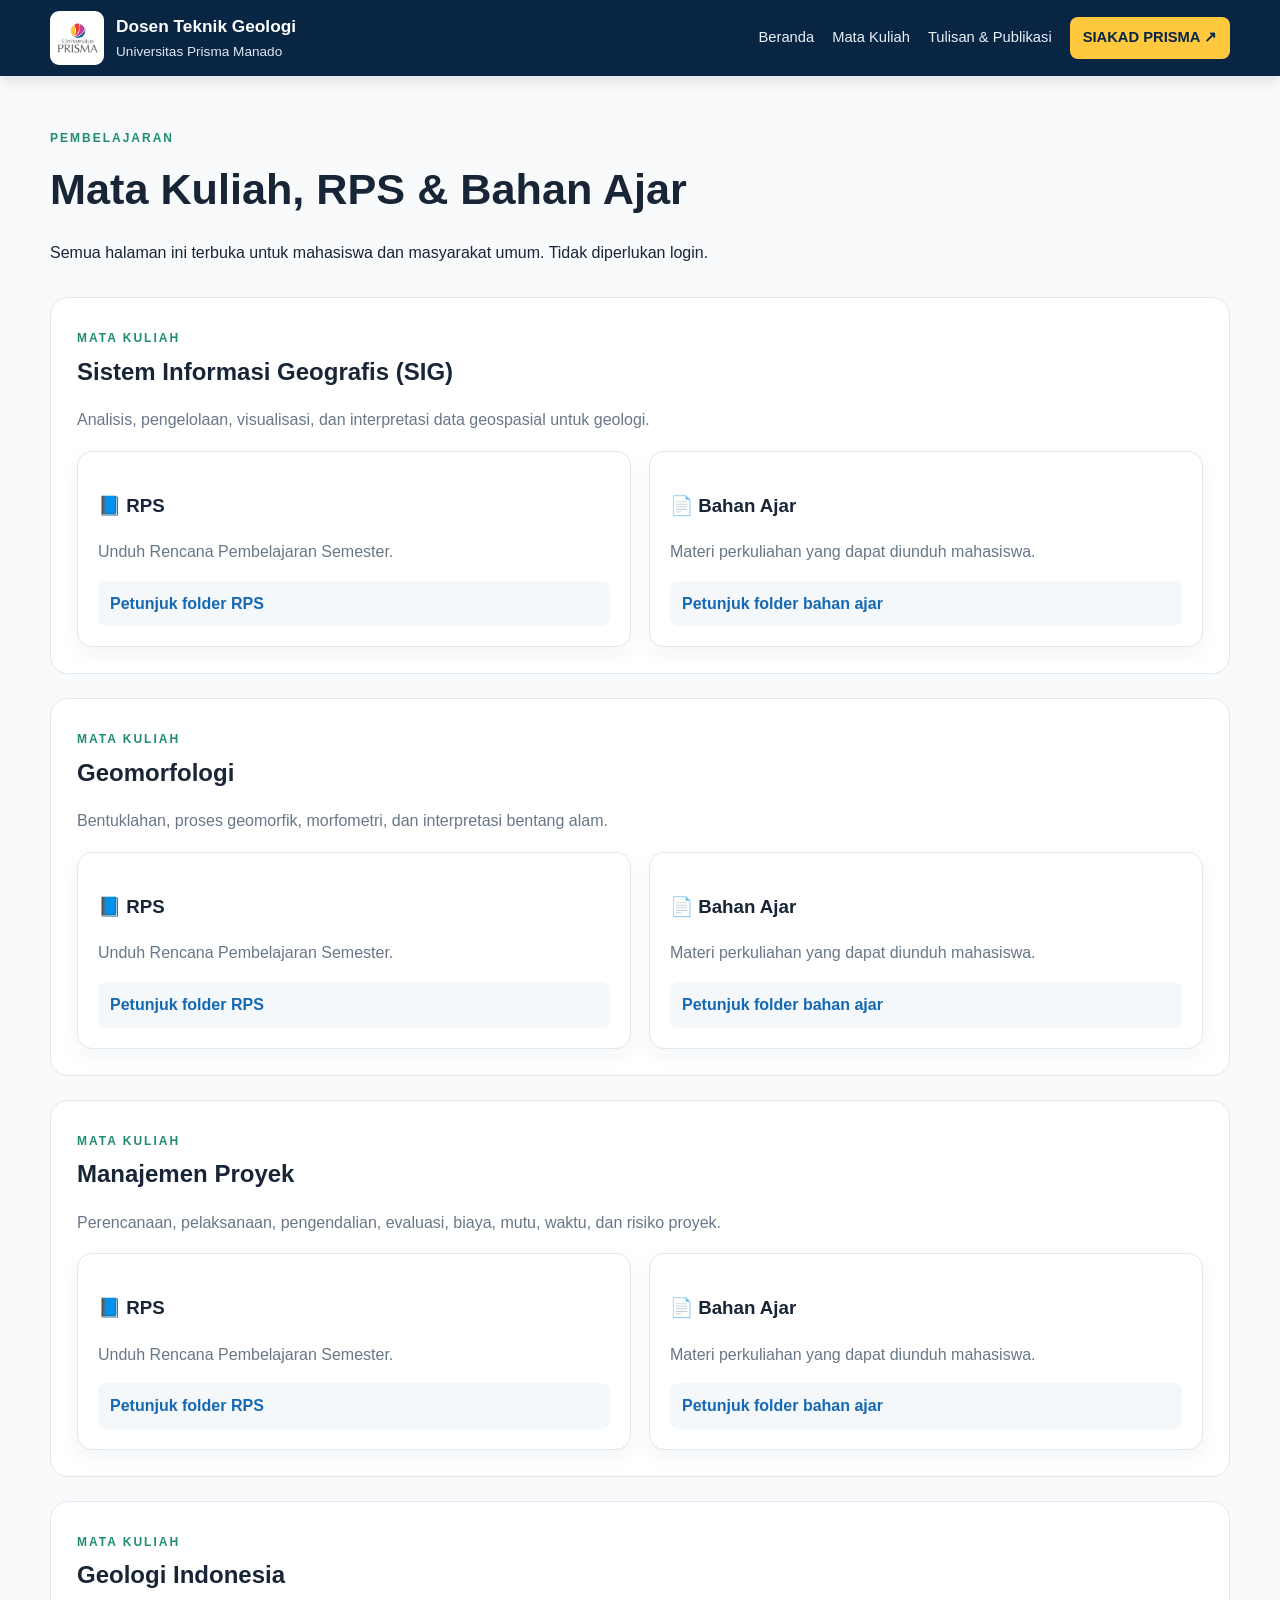
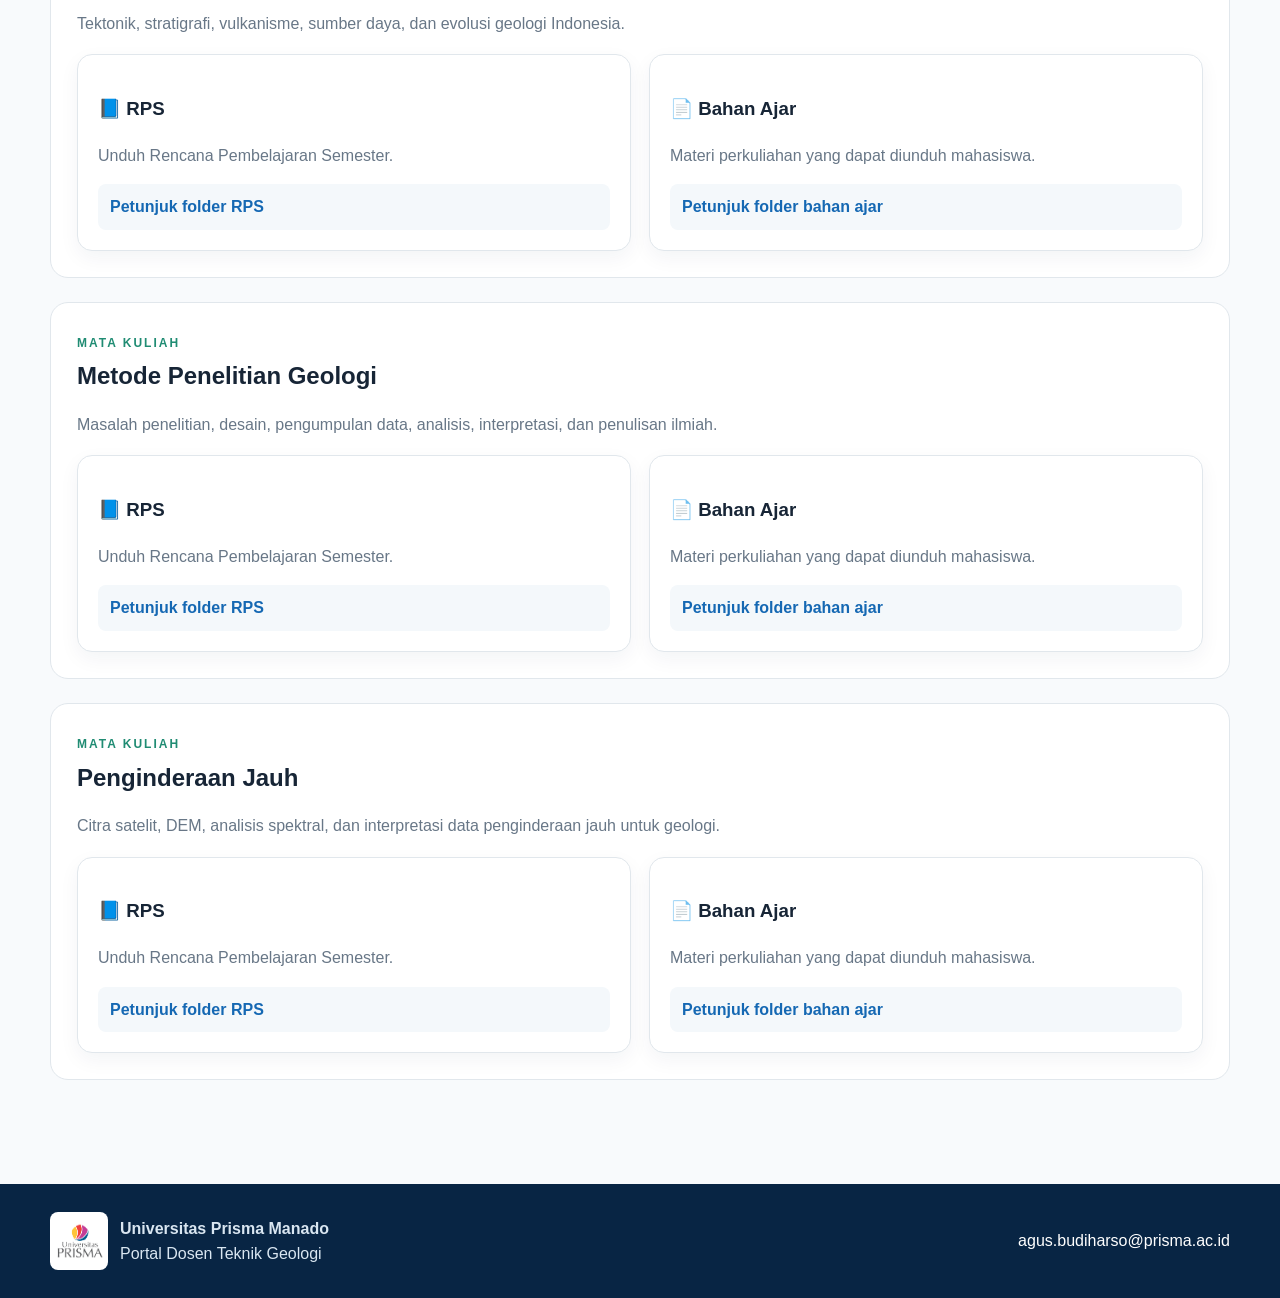
==== docs/mata-kuliah.html @ 4270b86f "Add files via upload" ====
<!doctype html>
<html lang="id">
<head>
  <meta charset="utf-8">
  <meta name="viewport" content="width=device-width,initial-scale=1">
  <title>Mata Kuliah | Portal Dosen Teknik Geologi</title>
  <link rel="stylesheet" href="style.css">
</head>
<body>
<header class="topbar">
  <div class="container nav">
    <a class="brand" href="index.html">
      <img src="assets/logo-prisma.png" alt="Logo Universitas Prisma">
      <div><strong>Dosen Teknik Geologi</strong><span>Universitas Prisma Manado</span></div>
    </a>
    <nav>
      <a href="index.html">Beranda</a>
      <a href="mata-kuliah.html">Mata Kuliah</a>
      <a href="tulisan.html">Tulisan & Publikasi</a>
      <a class="siakad" href="https://siap.prisma.ac.id/" target="_blank" rel="noopener">SIAKAD PRISMA ↗</a>
    </nav>
  </div>
</header>

<main class="page">
<div class="container">
  <div class="page-head">
    <span class="eyebrow">PEMBELAJARAN</span>
    <h1>Mata Kuliah, RPS & Bahan Ajar</h1>
    <p>Semua halaman ini terbuka untuk mahasiswa dan masyarakat umum. Tidak diperlukan login.</p>
  </div>
  
<section class="course-section" id="sig">
  <div class="section-head">
    <div>
      <span class="eyebrow">MATA KULIAH</span>
      <h2>Sistem Informasi Geografis (SIG)</h2>
      <p>Analisis, pengelolaan, visualisasi, dan interpretasi data geospasial untuk geologi.</p>
    </div>
  </div>

  <div class="download-columns">
    <div class="download-box">
      <h3>📘 RPS</h3>
      <p>Unduh Rencana Pembelajaran Semester.</p>
      <div class="file-list">
        <a href="files/sig/rps/README.txt" download>Petunjuk folder RPS</a>
      </div>
    </div>

    <div class="download-box">
      <h3>📄 Bahan Ajar</h3>
      <p>Materi perkuliahan yang dapat diunduh mahasiswa.</p>
      <div class="file-list">
        <a href="files/sig/bahan-ajar/README.txt" download>Petunjuk folder bahan ajar</a>
      </div>
    </div>
  </div>
</section>

<section class="course-section" id="geomorfologi">
  <div class="section-head">
    <div>
      <span class="eyebrow">MATA KULIAH</span>
      <h2>Geomorfologi</h2>
      <p>Bentuklahan, proses geomorfik, morfometri, dan interpretasi bentang alam.</p>
    </div>
  </div>

  <div class="download-columns">
    <div class="download-box">
      <h3>📘 RPS</h3>
      <p>Unduh Rencana Pembelajaran Semester.</p>
      <div class="file-list">
        <a href="files/geomorfologi/rps/README.txt" download>Petunjuk folder RPS</a>
      </div>
    </div>

    <div class="download-box">
      <h3>📄 Bahan Ajar</h3>
      <p>Materi perkuliahan yang dapat diunduh mahasiswa.</p>
      <div class="file-list">
        <a href="files/geomorfologi/bahan-ajar/README.txt" download>Petunjuk folder bahan ajar</a>
      </div>
    </div>
  </div>
</section>

<section class="course-section" id="manajemen-proyek">
  <div class="section-head">
    <div>
      <span class="eyebrow">MATA KULIAH</span>
      <h2>Manajemen Proyek</h2>
      <p>Perencanaan, pelaksanaan, pengendalian, evaluasi, biaya, mutu, waktu, dan risiko proyek.</p>
    </div>
  </div>

  <div class="download-columns">
    <div class="download-box">
      <h3>📘 RPS</h3>
      <p>Unduh Rencana Pembelajaran Semester.</p>
      <div class="file-list">
        <a href="files/manajemen-proyek/rps/README.txt" download>Petunjuk folder RPS</a>
      </div>
    </div>

    <div class="download-box">
      <h3>📄 Bahan Ajar</h3>
      <p>Materi perkuliahan yang dapat diunduh mahasiswa.</p>
      <div class="file-list">
        <a href="files/manajemen-proyek/bahan-ajar/README.txt" download>Petunjuk folder bahan ajar</a>
      </div>
    </div>
  </div>
</section>

<section class="course-section" id="geologi-indonesia">
  <div class="section-head">
    <div>
      <span class="eyebrow">MATA KULIAH</span>
      <h2>Geologi Indonesia</h2>
      <p>Tektonik, stratigrafi, vulkanisme, sumber daya, dan evolusi geologi Indonesia.</p>
    </div>
  </div>

  <div class="download-columns">
    <div class="download-box">
      <h3>📘 RPS</h3>
      <p>Unduh Rencana Pembelajaran Semester.</p>
      <div class="file-list">
        <a href="files/geologi-indonesia/rps/README.txt" download>Petunjuk folder RPS</a>
      </div>
    </div>

    <div class="download-box">
      <h3>📄 Bahan Ajar</h3>
      <p>Materi perkuliahan yang dapat diunduh mahasiswa.</p>
      <div class="file-list">
        <a href="files/geologi-indonesia/bahan-ajar/README.txt" download>Petunjuk folder bahan ajar</a>
      </div>
    </div>
  </div>
</section>

<section class="course-section" id="metode-penelitian-geologi">
  <div class="section-head">
    <div>
      <span class="eyebrow">MATA KULIAH</span>
      <h2>Metode Penelitian Geologi</h2>
      <p>Masalah penelitian, desain, pengumpulan data, analisis, interpretasi, dan penulisan ilmiah.</p>
    </div>
  </div>

  <div class="download-columns">
    <div class="download-box">
      <h3>📘 RPS</h3>
      <p>Unduh Rencana Pembelajaran Semester.</p>
      <div class="file-list">
        <a href="files/metode-penelitian-geologi/rps/README.txt" download>Petunjuk folder RPS</a>
      </div>
    </div>

    <div class="download-box">
      <h3>📄 Bahan Ajar</h3>
      <p>Materi perkuliahan yang dapat diunduh mahasiswa.</p>
      <div class="file-list">
        <a href="files/metode-penelitian-geologi/bahan-ajar/README.txt" download>Petunjuk folder bahan ajar</a>
      </div>
    </div>
  </div>
</section>

<section class="course-section" id="penginderaan-jauh">
  <div class="section-head">
    <div>
      <span class="eyebrow">MATA KULIAH</span>
      <h2>Penginderaan Jauh</h2>
      <p>Citra satelit, DEM, analisis spektral, dan interpretasi data penginderaan jauh untuk geologi.</p>
    </div>
  </div>

  <div class="download-columns">
    <div class="download-box">
      <h3>📘 RPS</h3>
      <p>Unduh Rencana Pembelajaran Semester.</p>
      <div class="file-list">
        <a href="files/penginderaan-jauh/rps/README.txt" download>Petunjuk folder RPS</a>
      </div>
    </div>

    <div class="download-box">
      <h3>📄 Bahan Ajar</h3>
      <p>Materi perkuliahan yang dapat diunduh mahasiswa.</p>
      <div class="file-list">
        <a href="files/penginderaan-jauh/bahan-ajar/README.txt" download>Petunjuk folder bahan ajar</a>
      </div>
    </div>
  </div>
</section>
</div>
</main>

<footer>
  <div class="container footer-grid">
    <div class="footer-brand">
      <img src="assets/logo-prisma.png" alt="Logo Universitas Prisma">
      <div><strong>Universitas Prisma Manado</strong><span>Portal Dosen Teknik Geologi</span></div>
    </div>
    <div><a href="mailto:agus.budiharso@prisma.ac.id">agus.budiharso@prisma.ac.id</a></div>
  </div>
</footer>
</body>
</html>
---- docs/style.css ----
:root{
  --navy:#082544;--navy2:#0c355c;--blue:#1568b3;--gold:#ffc83d;
  --green:#208c73;--text:#172536;--muted:#687787;--bg:#f7f9fb;--line:#e1e7ec;
}
*{box-sizing:border-box} html{scroll-behavior:smooth}
body{margin:0;font-family:Segoe UI,Arial,sans-serif;color:var(--text);background:white;line-height:1.6}
a{color:inherit}
.container{width:min(1180px,calc(100% - 36px));margin:auto}
.topbar{position:sticky;top:0;z-index:20;background:var(--navy);color:white;box-shadow:0 4px 14px rgba(0,0,0,.12)}
.nav{min-height:76px;display:flex;align-items:center;justify-content:space-between;gap:28px}
.brand{display:flex;align-items:center;gap:12px;text-decoration:none;color:white}
.brand img{width:54px;height:54px;object-fit:contain;background:white;border-radius:9px;padding:4px}
.brand strong{display:block;font-size:1.08rem}.brand span{display:block;font-size:.85rem;color:#dce8f2}
nav{display:flex;align-items:center;gap:18px} nav a{text-decoration:none;font-size:.92rem;color:#e8f0f7}
nav a:hover{color:white}.siakad{background:var(--gold);color:#082544;padding:9px 13px;border-radius:8px;font-weight:800}
.hero{background:linear-gradient(135deg,#0a2b4d,#145c83);color:white;padding:58px 0}
.hero-grid{display:grid;grid-template-columns:430px 1fr;gap:46px;align-items:center}
.portrait-wrap{border:4px solid rgba(255,255,255,.8);border-radius:22px;overflow:hidden;box-shadow:0 18px 40px rgba(0,0,0,.22)}
.portrait{display:block;width:100%;height:410px;object-fit:cover}
.eyebrow{font-size:.75rem;font-weight:800;letter-spacing:2px;color:var(--green)}
.eyebrow.light{color:#bfe9df}
.hero h1{font-size:clamp(2.1rem,4.2vw,4rem);line-height:1.04;margin:8px 0 8px;letter-spacing:-1.4px}
.hero h2{color:var(--gold);margin:0}.univ{font-weight:700;font-size:1.2rem;margin:4px 0 16px}
.bio-lines{display:grid;gap:6px;margin:14px 0}.bio-lines a{color:white;text-decoration:none}
.lead{max-width:760px;color:#e6eef5}.actions{display:flex;gap:12px;flex-wrap:wrap;margin-top:22px}
.btn{display:inline-block;padding:11px 17px;border-radius:9px;text-decoration:none;font-weight:800}
.primary{background:var(--gold);color:#082544}.ghost{border:1px solid rgba(255,255,255,.45);color:white}
.section{padding:72px 0}.soft{background:var(--bg)}
.section h2{font-size:2rem;margin:4px 0 6px}.section-desc{color:var(--muted);margin-top:0}
.course-grid{display:grid;grid-template-columns:repeat(3,1fr);gap:18px;margin-top:28px}
.course-card,.info-card,.download-box,.publication-item{border:1px solid var(--line);background:white;border-radius:15px;box-shadow:0 7px 20px rgba(22,48,75,.05)}
.course-card{padding:22px}.course-icon{font-size:2rem}.course-card h3{margin:10px 0 6px}.course-card p{color:var(--muted)}
.link-btn{color:var(--blue);font-weight:800;text-decoration:none}
.three-grid{display:grid;grid-template-columns:repeat(3,1fr);gap:18px}.info-card{padding:24px}.bigicon{font-size:2rem}
.publication-banner{display:flex;justify-content:space-between;align-items:center;gap:30px;background:#eef5fb;border:1px solid #dce8f2;border-radius:16px;padding:28px}
footer{background:var(--navy);color:#d9e6f1;padding:28px 0}.footer-grid{display:flex;justify-content:space-between;align-items:center;gap:30px}
.footer-brand{display:flex;align-items:center;gap:12px}.footer-brand img{width:58px;height:58px;object-fit:contain;background:white;border-radius:8px;padding:3px}
.footer-brand strong,.footer-brand span{display:block}footer a{color:#fff;text-decoration:none}
.page{padding:48px 0 80px;background:#f8fafc;min-height:70vh}.page-head{max-width:800px;margin-bottom:32px}.page-head h1{font-size:2.7rem;margin:5px 0}
.course-section{background:white;border:1px solid var(--line);border-radius:18px;padding:26px;margin-bottom:24px}
.course-section h2{margin:3px 0}.course-section p{color:var(--muted)}
.download-columns{display:grid;grid-template-columns:1fr 1fr;gap:18px;margin-top:18px}.download-box{padding:20px}
.file-list{display:grid;gap:9px}.file-list a{padding:10px 12px;background:#f4f8fb;border-radius:8px;color:var(--blue);text-decoration:none;font-weight:700}
.publication-list{display:grid;gap:16px}.publication-item{display:flex;gap:18px;padding:22px}.pub-icon{font-size:2.2rem}.tag{font-size:.76rem;font-weight:800;color:var(--green)}
code{background:#eef2f5;padding:2px 6px;border-radius:5px}
@media(max-width:900px){nav{display:none}.hero-grid{grid-template-columns:1fr}.portrait-wrap{max-width:480px}.course-grid,.three-grid,.download-columns{grid-template-columns:1fr}.publication-banner,.footer-grid{align-items:flex-start;flex-direction:column}}
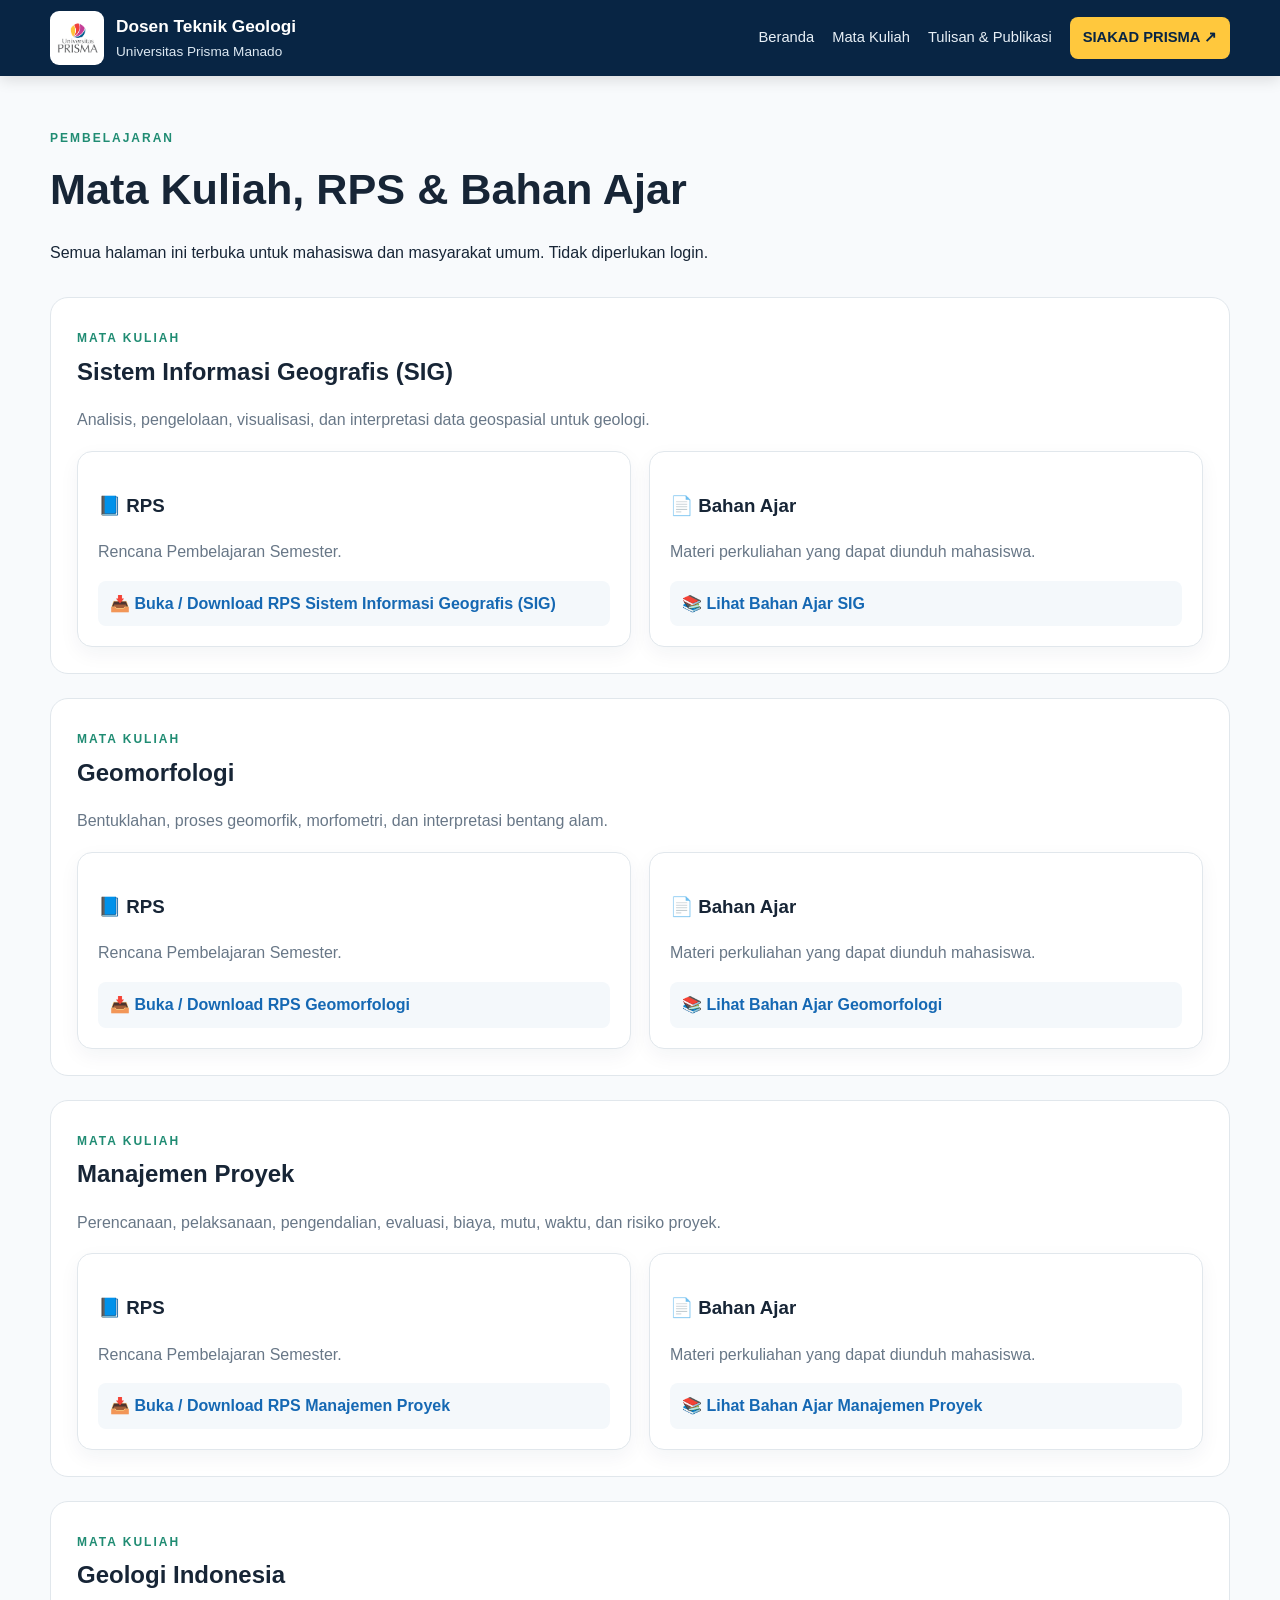
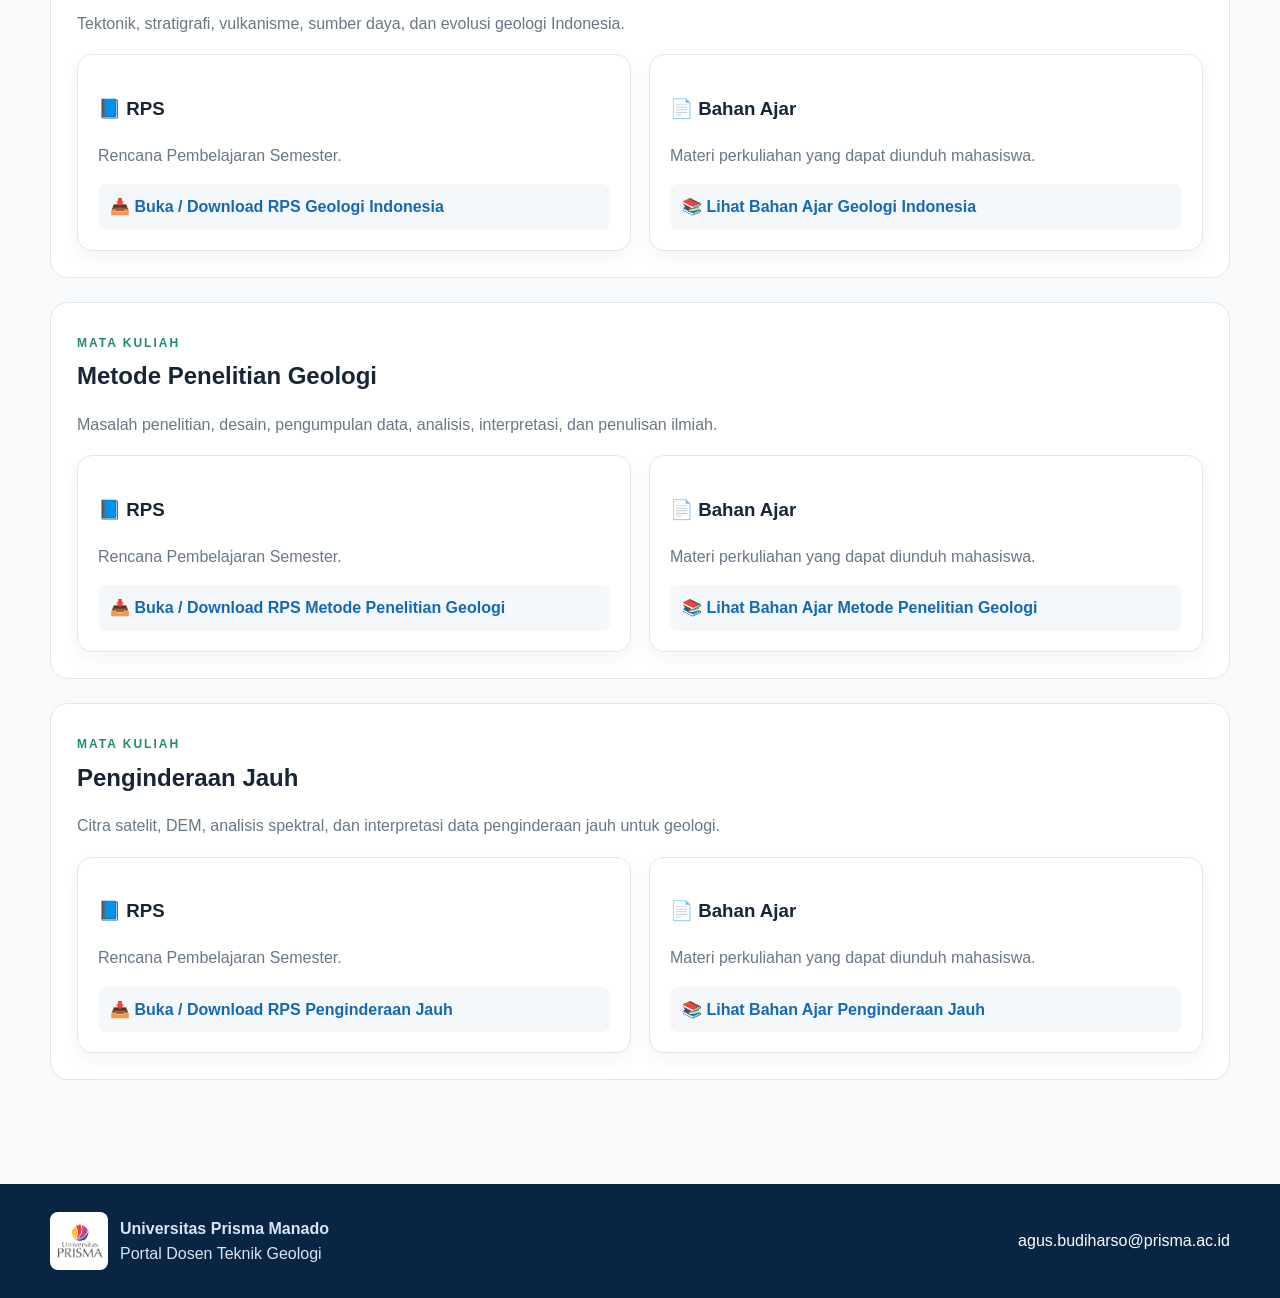
==== commit 2ebc9380: "Update mata-kuliah.html" ====
--- a/docs/mata-kuliah.html
+++ b/docs/mata-kuliah.html
@@ -6,208 +6,377 @@
   <title>Mata Kuliah | Portal Dosen Teknik Geologi</title>
   <link rel="stylesheet" href="style.css">
 </head>
+
 <body>
+
 <header class="topbar">
   <div class="container nav">
+
     <a class="brand" href="index.html">
       <img src="assets/logo-prisma.png" alt="Logo Universitas Prisma">
-      <div><strong>Dosen Teknik Geologi</strong><span>Universitas Prisma Manado</span></div>
+      <div>
+        <strong>Dosen Teknik Geologi</strong>
+        <span>Universitas Prisma Manado</span>
+      </div>
     </a>
+
     <nav>
       <a href="index.html">Beranda</a>
       <a href="mata-kuliah.html">Mata Kuliah</a>
       <a href="tulisan.html">Tulisan & Publikasi</a>
-      <a class="siakad" href="https://siap.prisma.ac.id/" target="_blank" rel="noopener">SIAKAD PRISMA ↗</a>
+      <a class="siakad"
+         href="https://siap.prisma.ac.id/"
+         target="_blank"
+         rel="noopener">
+         SIAKAD PRISMA ↗
+      </a>
     </nav>
+
   </div>
 </header>
 
+
 <main class="page">
 <div class="container">
+
   <div class="page-head">
     <span class="eyebrow">PEMBELAJARAN</span>
     <h1>Mata Kuliah, RPS & Bahan Ajar</h1>
-    <p>Semua halaman ini terbuka untuk mahasiswa dan masyarakat umum. Tidak diperlukan login.</p>
+    <p>
+      Semua halaman ini terbuka untuk mahasiswa dan masyarakat umum.
+      Tidak diperlukan login.
+    </p>
   </div>
-  
-<section class="course-section" id="sig">
-  <div class="section-head">
-    <div>
-      <span class="eyebrow">MATA KULIAH</span>
-      <h2>Sistem Informasi Geografis (SIG)</h2>
-      <p>Analisis, pengelolaan, visualisasi, dan interpretasi data geospasial untuk geologi.</p>
-    </div>
-  </div>
-
-  <div class="download-columns">
-    <div class="download-box">
-      <h3>📘 RPS</h3>
-      <p>Unduh Rencana Pembelajaran Semester.</p>
-      <div class="file-list">
-        <a href="files/sig/rps/README.txt" download>Petunjuk folder RPS</a>
-      </div>
-    </div>
-
-    <div class="download-box">
-      <h3>📄 Bahan Ajar</h3>
-      <p>Materi perkuliahan yang dapat diunduh mahasiswa.</p>
-      <div class="file-list">
-        <a href="files/sig/bahan-ajar/README.txt" download>Petunjuk folder bahan ajar</a>
-      </div>
-    </div>
-  </div>
-</section>
-
-<section class="course-section" id="geomorfologi">
-  <div class="section-head">
-    <div>
-      <span class="eyebrow">MATA KULIAH</span>
-      <h2>Geomorfologi</h2>
-      <p>Bentuklahan, proses geomorfik, morfometri, dan interpretasi bentang alam.</p>
-    </div>
-  </div>
-
-  <div class="download-columns">
-    <div class="download-box">
-      <h3>📘 RPS</h3>
-      <p>Unduh Rencana Pembelajaran Semester.</p>
-      <div class="file-list">
-        <a href="files/geomorfologi/rps/README.txt" download>Petunjuk folder RPS</a>
-      </div>
-    </div>
-
-    <div class="download-box">
-      <h3>📄 Bahan Ajar</h3>
-      <p>Materi perkuliahan yang dapat diunduh mahasiswa.</p>
-      <div class="file-list">
-        <a href="files/geomorfologi/bahan-ajar/README.txt" download>Petunjuk folder bahan ajar</a>
-      </div>
-    </div>
-  </div>
-</section>
-
-<section class="course-section" id="manajemen-proyek">
-  <div class="section-head">
-    <div>
-      <span class="eyebrow">MATA KULIAH</span>
-      <h2>Manajemen Proyek</h2>
-      <p>Perencanaan, pelaksanaan, pengendalian, evaluasi, biaya, mutu, waktu, dan risiko proyek.</p>
-    </div>
-  </div>
-
-  <div class="download-columns">
-    <div class="download-box">
-      <h3>📘 RPS</h3>
-      <p>Unduh Rencana Pembelajaran Semester.</p>
-      <div class="file-list">
-        <a href="files/manajemen-proyek/rps/README.txt" download>Petunjuk folder RPS</a>
-      </div>
-    </div>
-
-    <div class="download-box">
-      <h3>📄 Bahan Ajar</h3>
-      <p>Materi perkuliahan yang dapat diunduh mahasiswa.</p>
-      <div class="file-list">
-        <a href="files/manajemen-proyek/bahan-ajar/README.txt" download>Petunjuk folder bahan ajar</a>
-      </div>
-    </div>
-  </div>
-</section>
-
-<section class="course-section" id="geologi-indonesia">
-  <div class="section-head">
-    <div>
-      <span class="eyebrow">MATA KULIAH</span>
-      <h2>Geologi Indonesia</h2>
-      <p>Tektonik, stratigrafi, vulkanisme, sumber daya, dan evolusi geologi Indonesia.</p>
-    </div>
-  </div>
-
-  <div class="download-columns">
-    <div class="download-box">
-      <h3>📘 RPS</h3>
-      <p>Unduh Rencana Pembelajaran Semester.</p>
-      <div class="file-list">
-        <a href="files/geologi-indonesia/rps/README.txt" download>Petunjuk folder RPS</a>
-      </div>
-    </div>
-
-    <div class="download-box">
-      <h3>📄 Bahan Ajar</h3>
-      <p>Materi perkuliahan yang dapat diunduh mahasiswa.</p>
-      <div class="file-list">
-        <a href="files/geologi-indonesia/bahan-ajar/README.txt" download>Petunjuk folder bahan ajar</a>
-      </div>
-    </div>
-  </div>
-</section>
-
-<section class="course-section" id="metode-penelitian-geologi">
-  <div class="section-head">
-    <div>
-      <span class="eyebrow">MATA KULIAH</span>
-      <h2>Metode Penelitian Geologi</h2>
-      <p>Masalah penelitian, desain, pengumpulan data, analisis, interpretasi, dan penulisan ilmiah.</p>
-    </div>
-  </div>
-
-  <div class="download-columns">
-    <div class="download-box">
-      <h3>📘 RPS</h3>
-      <p>Unduh Rencana Pembelajaran Semester.</p>
-      <div class="file-list">
-        <a href="files/metode-penelitian-geologi/rps/README.txt" download>Petunjuk folder RPS</a>
-      </div>
-    </div>
-
-    <div class="download-box">
-      <h3>📄 Bahan Ajar</h3>
-      <p>Materi perkuliahan yang dapat diunduh mahasiswa.</p>
-      <div class="file-list">
-        <a href="files/metode-penelitian-geologi/bahan-ajar/README.txt" download>Petunjuk folder bahan ajar</a>
-      </div>
-    </div>
-  </div>
-</section>
-
-<section class="course-section" id="penginderaan-jauh">
-  <div class="section-head">
-    <div>
-      <span class="eyebrow">MATA KULIAH</span>
-      <h2>Penginderaan Jauh</h2>
-      <p>Citra satelit, DEM, analisis spektral, dan interpretasi data penginderaan jauh untuk geologi.</p>
-    </div>
-  </div>
-
-  <div class="download-columns">
-    <div class="download-box">
-      <h3>📘 RPS</h3>
-      <p>Unduh Rencana Pembelajaran Semester.</p>
-      <div class="file-list">
-        <a href="files/penginderaan-jauh/rps/README.txt" download>Petunjuk folder RPS</a>
-      </div>
-    </div>
-
-    <div class="download-box">
-      <h3>📄 Bahan Ajar</h3>
-      <p>Materi perkuliahan yang dapat diunduh mahasiswa.</p>
-      <div class="file-list">
-        <a href="files/penginderaan-jauh/bahan-ajar/README.txt" download>Petunjuk folder bahan ajar</a>
-      </div>
-    </div>
-  </div>
-</section>
+
+
+  <!-- ===================================================== -->
+  <!-- SISTEM INFORMASI GEOGRAFIS -->
+  <!-- ===================================================== -->
+
+  <section class="course-section" id="sig">
+
+    <div class="section-head">
+      <div>
+        <span class="eyebrow">MATA KULIAH</span>
+        <h2>Sistem Informasi Geografis (SIG)</h2>
+        <p>
+          Analisis, pengelolaan, visualisasi, dan interpretasi
+          data geospasial untuk geologi.
+        </p>
+      </div>
+    </div>
+
+    <div class="download-columns">
+
+      <div class="download-box">
+        <h3>📘 RPS</h3>
+        <p>Rencana Pembelajaran Semester.</p>
+
+        <div class="file-list">
+          <a href="files/sig/rps/RPS_SIG.pdf"
+             target="_blank"
+             rel="noopener">
+            📥 Buka / Download RPS Sistem Informasi Geografis (SIG)
+          </a>
+        </div>
+      </div>
+
+
+      <div class="download-box">
+        <h3>📄 Bahan Ajar</h3>
+        <p>Materi perkuliahan yang dapat diunduh mahasiswa.</p>
+
+        <div class="file-list">
+          <a href="files/sig/bahan-ajar/README.txt"
+             target="_blank">
+            📚 Lihat Bahan Ajar SIG
+          </a>
+        </div>
+      </div>
+
+    </div>
+  </section>
+
+
+
+  <!-- ===================================================== -->
+  <!-- GEOMORFOLOGI -->
+  <!-- ===================================================== -->
+
+  <section class="course-section" id="geomorfologi">
+
+    <div class="section-head">
+      <div>
+        <span class="eyebrow">MATA KULIAH</span>
+        <h2>Geomorfologi</h2>
+        <p>
+          Bentuklahan, proses geomorfik, morfometri,
+          dan interpretasi bentang alam.
+        </p>
+      </div>
+    </div>
+
+    <div class="download-columns">
+
+      <div class="download-box">
+        <h3>📘 RPS</h3>
+        <p>Rencana Pembelajaran Semester.</p>
+
+        <div class="file-list">
+          <a href="files/geomorfologi/rps/RPS_GEOM.pdf"
+             target="_blank"
+             rel="noopener">
+            📥 Buka / Download RPS Geomorfologi
+          </a>
+        </div>
+      </div>
+
+
+      <div class="download-box">
+        <h3>📄 Bahan Ajar</h3>
+        <p>Materi perkuliahan yang dapat diunduh mahasiswa.</p>
+
+        <div class="file-list">
+          <a href="files/geomorfologi/bahan-ajar/README.txt"
+             target="_blank">
+            📚 Lihat Bahan Ajar Geomorfologi
+          </a>
+        </div>
+      </div>
+
+    </div>
+  </section>
+
+
+
+  <!-- ===================================================== -->
+  <!-- MANAJEMEN PROYEK -->
+  <!-- ===================================================== -->
+
+  <section class="course-section" id="manajemen-proyek">
+
+    <div class="section-head">
+      <div>
+        <span class="eyebrow">MATA KULIAH</span>
+        <h2>Manajemen Proyek</h2>
+        <p>
+          Perencanaan, pelaksanaan, pengendalian, evaluasi,
+          biaya, mutu, waktu, dan risiko proyek.
+        </p>
+      </div>
+    </div>
+
+    <div class="download-columns">
+
+      <div class="download-box">
+        <h3>📘 RPS</h3>
+        <p>Rencana Pembelajaran Semester.</p>
+
+        <div class="file-list">
+          <a href="files/manajemen-proyek/rps/RPS_MP.pdf"
+             target="_blank"
+             rel="noopener">
+            📥 Buka / Download RPS Manajemen Proyek
+          </a>
+        </div>
+      </div>
+
+
+      <div class="download-box">
+        <h3>📄 Bahan Ajar</h3>
+        <p>Materi perkuliahan yang dapat diunduh mahasiswa.</p>
+
+        <div class="file-list">
+          <a href="files/manajemen-proyek/bahan-ajar/README.txt"
+             target="_blank">
+            📚 Lihat Bahan Ajar Manajemen Proyek
+          </a>
+        </div>
+      </div>
+
+    </div>
+  </section>
+
+
+
+  <!-- ===================================================== -->
+  <!-- GEOLOGI INDONESIA -->
+  <!-- ===================================================== -->
+
+  <section class="course-section" id="geologi-indonesia">
+
+    <div class="section-head">
+      <div>
+        <span class="eyebrow">MATA KULIAH</span>
+        <h2>Geologi Indonesia</h2>
+        <p>
+          Tektonik, stratigrafi, vulkanisme, sumber daya,
+          dan evolusi geologi Indonesia.
+        </p>
+      </div>
+    </div>
+
+    <div class="download-columns">
+
+      <div class="download-box">
+        <h3>📘 RPS</h3>
+        <p>Rencana Pembelajaran Semester.</p>
+
+        <div class="file-list">
+          <a href="files/geologi-indonesia/rps/RPS_GEOI.pdf"
+             target="_blank"
+             rel="noopener">
+            📥 Buka / Download RPS Geologi Indonesia
+          </a>
+        </div>
+      </div>
+
+
+      <div class="download-box">
+        <h3>📄 Bahan Ajar</h3>
+        <p>Materi perkuliahan yang dapat diunduh mahasiswa.</p>
+
+        <div class="file-list">
+          <a href="files/geologi-indonesia/bahan-ajar/README.txt"
+             target="_blank">
+            📚 Lihat Bahan Ajar Geologi Indonesia
+          </a>
+        </div>
+      </div>
+
+    </div>
+  </section>
+
+
+
+  <!-- ===================================================== -->
+  <!-- METODE PENELITIAN GEOLOGI -->
+  <!-- ===================================================== -->
+
+  <section class="course-section" id="metode-penelitian-geologi">
+
+    <div class="section-head">
+      <div>
+        <span class="eyebrow">MATA KULIAH</span>
+        <h2>Metode Penelitian Geologi</h2>
+        <p>
+          Masalah penelitian, desain, pengumpulan data,
+          analisis, interpretasi, dan penulisan ilmiah.
+        </p>
+      </div>
+    </div>
+
+    <div class="download-columns">
+
+      <div class="download-box">
+        <h3>📘 RPS</h3>
+        <p>Rencana Pembelajaran Semester.</p>
+
+        <div class="file-list">
+          <a href="files/metode-penelitian-geologi/rps/RPS_METODE.pdf"
+             target="_blank"
+             rel="noopener">
+            📥 Buka / Download RPS Metode Penelitian Geologi
+          </a>
+        </div>
+      </div>
+
+
+      <div class="download-box">
+        <h3>📄 Bahan Ajar</h3>
+        <p>Materi perkuliahan yang dapat diunduh mahasiswa.</p>
+
+        <div class="file-list">
+          <a href="files/metode-penelitian-geologi/bahan-ajar/README.txt"
+             target="_blank">
+            📚 Lihat Bahan Ajar Metode Penelitian Geologi
+          </a>
+        </div>
+      </div>
+
+    </div>
+  </section>
+
+
+
+  <!-- ===================================================== -->
+  <!-- PENGINDERAAN JAUH -->
+  <!-- ===================================================== -->
+
+  <section class="course-section" id="penginderaan-jauh">
+
+    <div class="section-head">
+      <div>
+        <span class="eyebrow">MATA KULIAH</span>
+        <h2>Penginderaan Jauh</h2>
+        <p>
+          Citra satelit, DEM, analisis spektral,
+          dan interpretasi data penginderaan jauh untuk geologi.
+        </p>
+      </div>
+    </div>
+
+    <div class="download-columns">
+
+      <div class="download-box">
+        <h3>📘 RPS</h3>
+        <p>Rencana Pembelajaran Semester.</p>
+
+        <div class="file-list">
+          <a href="files/penginderaan-jauh/rps/RPS_PJ.pdf"
+             target="_blank"
+             rel="noopener">
+            📥 Buka / Download RPS Penginderaan Jauh
+          </a>
+        </div>
+      </div>
+
+
+      <div class="download-box">
+        <h3>📄 Bahan Ajar</h3>
+        <p>Materi perkuliahan yang dapat diunduh mahasiswa.</p>
+
+        <div class="file-list">
+          <a href="files/penginderaan-jauh/bahan-ajar/README.txt"
+             target="_blank">
+            📚 Lihat Bahan Ajar Penginderaan Jauh
+          </a>
+        </div>
+      </div>
+
+    </div>
+  </section>
+
+
 </div>
 </main>
 
+
 <footer>
+
   <div class="container footer-grid">
+
     <div class="footer-brand">
-      <img src="assets/logo-prisma.png" alt="Logo Universitas Prisma">
-      <div><strong>Universitas Prisma Manado</strong><span>Portal Dosen Teknik Geologi</span></div>
-    </div>
-    <div><a href="mailto:agus.budiharso@prisma.ac.id">agus.budiharso@prisma.ac.id</a></div>
+
+      <img src="assets/logo-prisma.png"
+           alt="Logo Universitas Prisma">
+
+      <div>
+        <strong>Universitas Prisma Manado</strong>
+        <span>Portal Dosen Teknik Geologi</span>
+      </div>
+
+    </div>
+
+    <div>
+      <a href="mailto:agus.budiharso@prisma.ac.id">
+        agus.budiharso@prisma.ac.id
+      </a>
+    </div>
+
   </div>
+
 </footer>
+
 </body>
 </html>
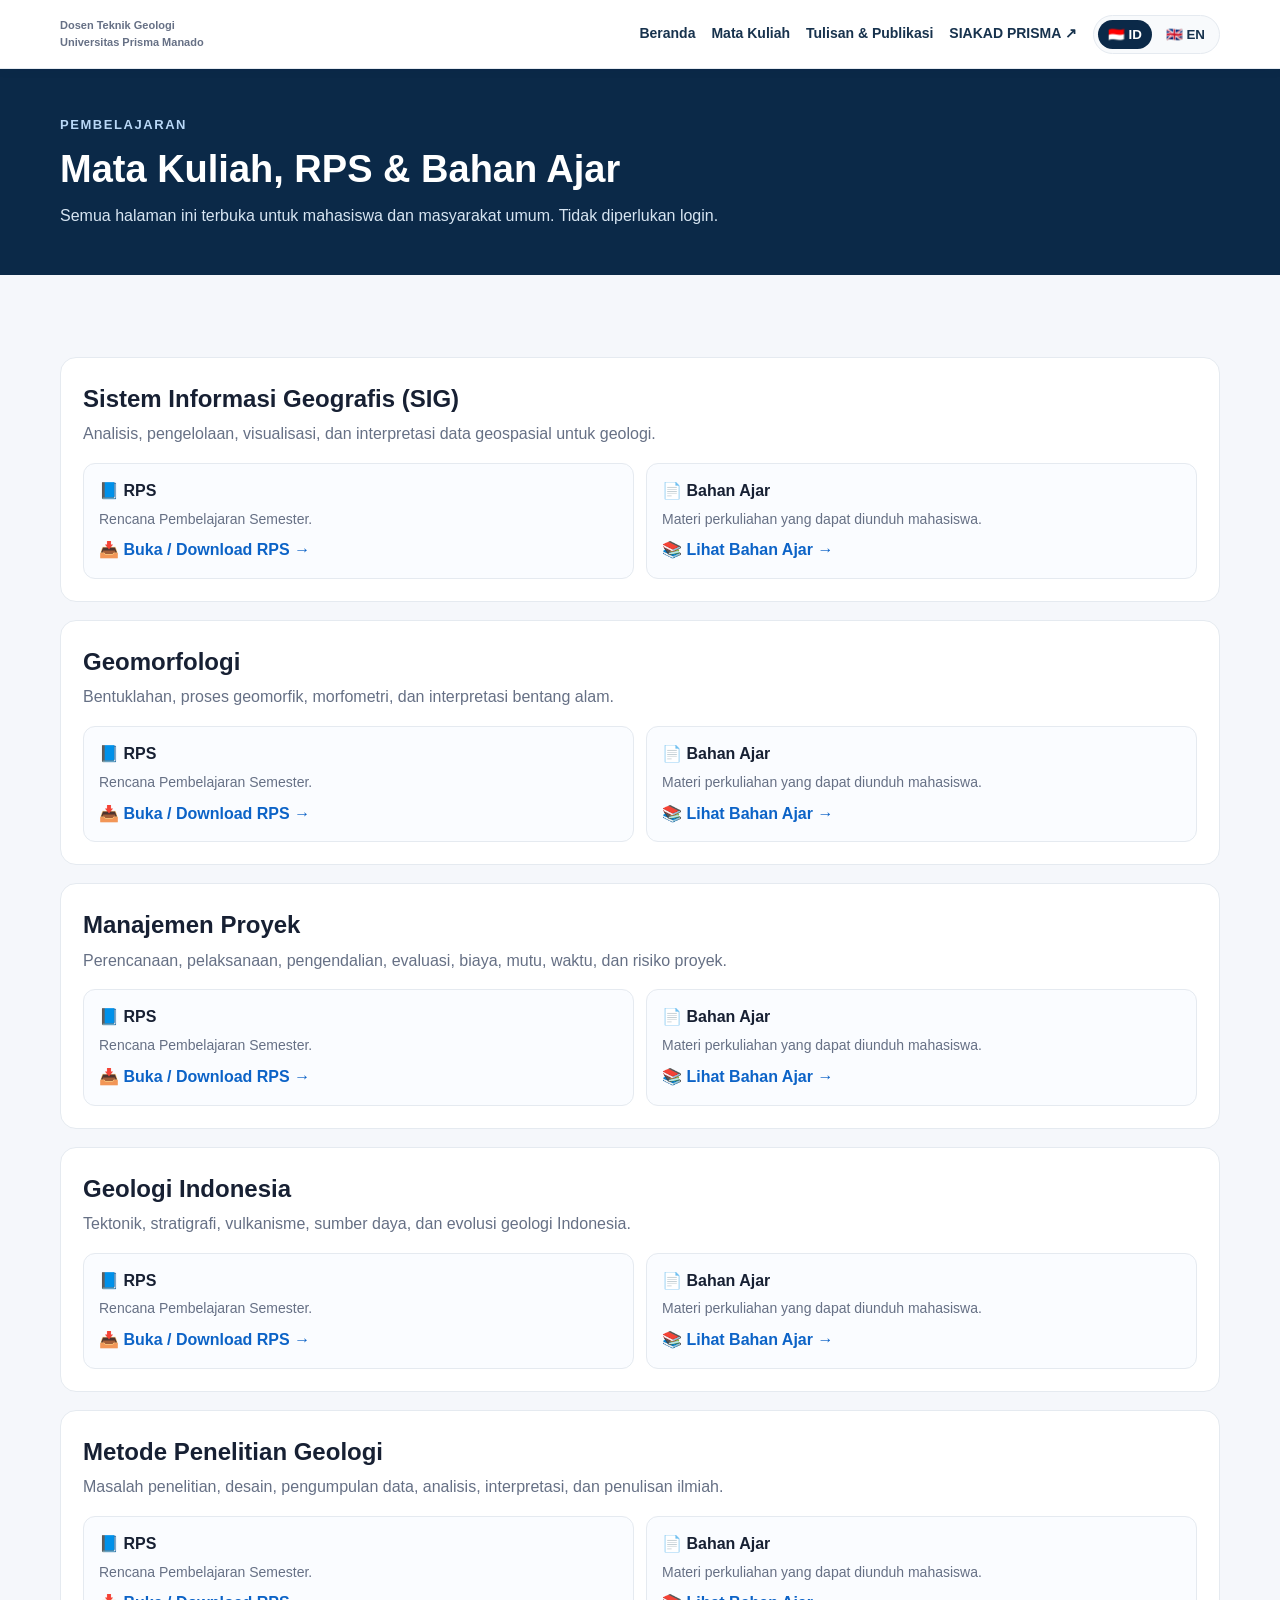
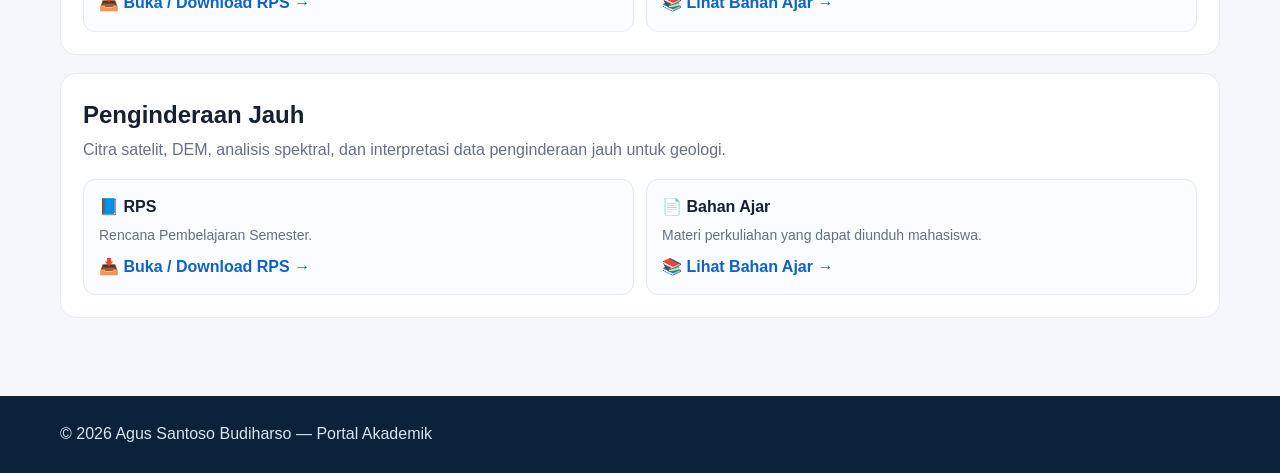
==== commit 61182bc3: "Add files via upload" ====
--- a/docs/mata-kuliah.html
+++ b/docs/mata-kuliah.html
@@ -1,382 +1,15 @@
-<!doctype html>
-<html lang="id">
-<head>
-  <meta charset="utf-8">
-  <meta name="viewport" content="width=device-width,initial-scale=1">
-  <title>Mata Kuliah | Portal Dosen Teknik Geologi</title>
-  <link rel="stylesheet" href="style.css">
-</head>
-
-<body>
-
-<header class="topbar">
-  <div class="container nav">
-
-    <a class="brand" href="index.html">
-      <img src="assets/logo-prisma.png" alt="Logo Universitas Prisma">
-      <div>
-        <strong>Dosen Teknik Geologi</strong>
-        <span>Universitas Prisma Manado</span>
-      </div>
-    </a>
-
-    <nav>
-      <a href="index.html">Beranda</a>
-      <a href="mata-kuliah.html">Mata Kuliah</a>
-      <a href="tulisan.html">Tulisan & Publikasi</a>
-      <a class="siakad"
-         href="https://siap.prisma.ac.id/"
-         target="_blank"
-         rel="noopener">
-         SIAKAD PRISMA ↗
-      </a>
-    </nav>
-
-  </div>
-</header>
-
-
-<main class="page">
-<div class="container">
-
-  <div class="page-head">
-    <span class="eyebrow">PEMBELAJARAN</span>
-    <h1>Mata Kuliah, RPS & Bahan Ajar</h1>
-    <p>
-      Semua halaman ini terbuka untuk mahasiswa dan masyarakat umum.
-      Tidak diperlukan login.
-    </p>
-  </div>
-
-
-  <!-- ===================================================== -->
-  <!-- SISTEM INFORMASI GEOGRAFIS -->
-  <!-- ===================================================== -->
-
-  <section class="course-section" id="sig">
-
-    <div class="section-head">
-      <div>
-        <span class="eyebrow">MATA KULIAH</span>
-        <h2>Sistem Informasi Geografis (SIG)</h2>
-        <p>
-          Analisis, pengelolaan, visualisasi, dan interpretasi
-          data geospasial untuk geologi.
-        </p>
-      </div>
-    </div>
-
-    <div class="download-columns">
-
-      <div class="download-box">
-        <h3>📘 RPS</h3>
-        <p>Rencana Pembelajaran Semester.</p>
-
-        <div class="file-list">
-          <a href="files/sig/rps/RPS_SIG.pdf"
-             target="_blank"
-             rel="noopener">
-            📥 Buka / Download RPS Sistem Informasi Geografis (SIG)
-          </a>
-        </div>
-      </div>
-
-
-      <div class="download-box">
-        <h3>📄 Bahan Ajar</h3>
-        <p>Materi perkuliahan yang dapat diunduh mahasiswa.</p>
-
-        <div class="file-list">
-          <a href="files/sig/bahan-ajar/README.txt"
-             target="_blank">
-            📚 Lihat Bahan Ajar SIG
-          </a>
-        </div>
-      </div>
-
-    </div>
-  </section>
-
-
-
-  <!-- ===================================================== -->
-  <!-- GEOMORFOLOGI -->
-  <!-- ===================================================== -->
-
-  <section class="course-section" id="geomorfologi">
-
-    <div class="section-head">
-      <div>
-        <span class="eyebrow">MATA KULIAH</span>
-        <h2>Geomorfologi</h2>
-        <p>
-          Bentuklahan, proses geomorfik, morfometri,
-          dan interpretasi bentang alam.
-        </p>
-      </div>
-    </div>
-
-    <div class="download-columns">
-
-      <div class="download-box">
-        <h3>📘 RPS</h3>
-        <p>Rencana Pembelajaran Semester.</p>
-
-        <div class="file-list">
-          <a href="files/geomorfologi/rps/RPS_GEOM.pdf"
-             target="_blank"
-             rel="noopener">
-            📥 Buka / Download RPS Geomorfologi
-          </a>
-        </div>
-      </div>
-
-
-      <div class="download-box">
-        <h3>📄 Bahan Ajar</h3>
-        <p>Materi perkuliahan yang dapat diunduh mahasiswa.</p>
-
-        <div class="file-list">
-          <a href="files/geomorfologi/bahan-ajar/README.txt"
-             target="_blank">
-            📚 Lihat Bahan Ajar Geomorfologi
-          </a>
-        </div>
-      </div>
-
-    </div>
-  </section>
-
-
-
-  <!-- ===================================================== -->
-  <!-- MANAJEMEN PROYEK -->
-  <!-- ===================================================== -->
-
-  <section class="course-section" id="manajemen-proyek">
-
-    <div class="section-head">
-      <div>
-        <span class="eyebrow">MATA KULIAH</span>
-        <h2>Manajemen Proyek</h2>
-        <p>
-          Perencanaan, pelaksanaan, pengendalian, evaluasi,
-          biaya, mutu, waktu, dan risiko proyek.
-        </p>
-      </div>
-    </div>
-
-    <div class="download-columns">
-
-      <div class="download-box">
-        <h3>📘 RPS</h3>
-        <p>Rencana Pembelajaran Semester.</p>
-
-        <div class="file-list">
-          <a href="files/manajemen-proyek/rps/RPS_MP.pdf"
-             target="_blank"
-             rel="noopener">
-            📥 Buka / Download RPS Manajemen Proyek
-          </a>
-        </div>
-      </div>
-
-
-      <div class="download-box">
-        <h3>📄 Bahan Ajar</h3>
-        <p>Materi perkuliahan yang dapat diunduh mahasiswa.</p>
-
-        <div class="file-list">
-          <a href="files/manajemen-proyek/bahan-ajar/README.txt"
-             target="_blank">
-            📚 Lihat Bahan Ajar Manajemen Proyek
-          </a>
-        </div>
-      </div>
-
-    </div>
-  </section>
-
-
-
-  <!-- ===================================================== -->
-  <!-- GEOLOGI INDONESIA -->
-  <!-- ===================================================== -->
-
-  <section class="course-section" id="geologi-indonesia">
-
-    <div class="section-head">
-      <div>
-        <span class="eyebrow">MATA KULIAH</span>
-        <h2>Geologi Indonesia</h2>
-        <p>
-          Tektonik, stratigrafi, vulkanisme, sumber daya,
-          dan evolusi geologi Indonesia.
-        </p>
-      </div>
-    </div>
-
-    <div class="download-columns">
-
-      <div class="download-box">
-        <h3>📘 RPS</h3>
-        <p>Rencana Pembelajaran Semester.</p>
-
-        <div class="file-list">
-          <a href="files/geologi-indonesia/rps/RPS_GEOI.pdf"
-             target="_blank"
-             rel="noopener">
-            📥 Buka / Download RPS Geologi Indonesia
-          </a>
-        </div>
-      </div>
-
-
-      <div class="download-box">
-        <h3>📄 Bahan Ajar</h3>
-        <p>Materi perkuliahan yang dapat diunduh mahasiswa.</p>
-
-        <div class="file-list">
-          <a href="files/geologi-indonesia/bahan-ajar/README.txt"
-             target="_blank">
-            📚 Lihat Bahan Ajar Geologi Indonesia
-          </a>
-        </div>
-      </div>
-
-    </div>
-  </section>
-
-
-
-  <!-- ===================================================== -->
-  <!-- METODE PENELITIAN GEOLOGI -->
-  <!-- ===================================================== -->
-
-  <section class="course-section" id="metode-penelitian-geologi">
-
-    <div class="section-head">
-      <div>
-        <span class="eyebrow">MATA KULIAH</span>
-        <h2>Metode Penelitian Geologi</h2>
-        <p>
-          Masalah penelitian, desain, pengumpulan data,
-          analisis, interpretasi, dan penulisan ilmiah.
-        </p>
-      </div>
-    </div>
-
-    <div class="download-columns">
-
-      <div class="download-box">
-        <h3>📘 RPS</h3>
-        <p>Rencana Pembelajaran Semester.</p>
-
-        <div class="file-list">
-          <a href="files/metode-penelitian-geologi/rps/RPS_METODE.pdf"
-             target="_blank"
-             rel="noopener">
-            📥 Buka / Download RPS Metode Penelitian Geologi
-          </a>
-        </div>
-      </div>
-
-
-      <div class="download-box">
-        <h3>📄 Bahan Ajar</h3>
-        <p>Materi perkuliahan yang dapat diunduh mahasiswa.</p>
-
-        <div class="file-list">
-          <a href="files/metode-penelitian-geologi/bahan-ajar/README.txt"
-             target="_blank">
-            📚 Lihat Bahan Ajar Metode Penelitian Geologi
-          </a>
-        </div>
-      </div>
-
-    </div>
-  </section>
-
-
-
-  <!-- ===================================================== -->
-  <!-- PENGINDERAAN JAUH -->
-  <!-- ===================================================== -->
-
-  <section class="course-section" id="penginderaan-jauh">
-
-    <div class="section-head">
-      <div>
-        <span class="eyebrow">MATA KULIAH</span>
-        <h2>Penginderaan Jauh</h2>
-        <p>
-          Citra satelit, DEM, analisis spektral,
-          dan interpretasi data penginderaan jauh untuk geologi.
-        </p>
-      </div>
-    </div>
-
-    <div class="download-columns">
-
-      <div class="download-box">
-        <h3>📘 RPS</h3>
-        <p>Rencana Pembelajaran Semester.</p>
-
-        <div class="file-list">
-          <a href="files/penginderaan-jauh/rps/RPS_PJ.pdf"
-             target="_blank"
-             rel="noopener">
-            📥 Buka / Download RPS Penginderaan Jauh
-          </a>
-        </div>
-      </div>
-
-
-      <div class="download-box">
-        <h3>📄 Bahan Ajar</h3>
-        <p>Materi perkuliahan yang dapat diunduh mahasiswa.</p>
-
-        <div class="file-list">
-          <a href="files/penginderaan-jauh/bahan-ajar/README.txt"
-             target="_blank">
-            📚 Lihat Bahan Ajar Penginderaan Jauh
-          </a>
-        </div>
-      </div>
-
-    </div>
-  </section>
-
-
-</div>
-</main>
-
-
-<footer>
-
-  <div class="container footer-grid">
-
-    <div class="footer-brand">
-
-      <img src="assets/logo-prisma.png"
-           alt="Logo Universitas Prisma">
-
-      <div>
-        <strong>Universitas Prisma Manado</strong>
-        <span>Portal Dosen Teknik Geologi</span>
-      </div>
-
-    </div>
-
-    <div>
-      <a href="mailto:agus.budiharso@prisma.ac.id">
-        agus.budiharso@prisma.ac.id
-      </a>
-    </div>
-
-  </div>
-
-</footer>
-
-</body>
-</html>
+<!doctype html><html lang="id"><head><meta charset="utf-8"><meta name="viewport" content="width=device-width,initial-scale=1"><title>Mata Kuliah | Portal Dosen Teknik Geologi</title><link rel="stylesheet" href="bilingual.css"></head><body>
+<nav class="navbar"><div class="container nav-wrap"><a class="brand" href="index.html"><span id="brand1">Dosen Teknik Geologi</span><span>Universitas Prisma Manado</span></a><div class="nav-links"><a href="index.html" id="nHome">Beranda</a><a href="mata-kuliah.html" id="nCourses">Mata Kuliah</a><a href="tulisan.html" id="nWriting">Tulisan & Publikasi</a><a href="https://siap.prisma.ac.id" target="_blank">SIAKAD PRISMA ↗</a><span class="lang"><button id="btnID">🇮🇩 ID</button><button id="btnEN">🇬🇧 EN</button></span></div></div></nav>
+<header class="pagehead"><div class="container"><div class="eyebrow" id="tag">PEMBELAJARAN</div><h1 id="title">Mata Kuliah, RPS & Bahan Ajar</h1><p id="intro">Semua halaman ini terbuka untuk mahasiswa dan masyarakat umum. Tidak diperlukan login.</p></div></header>
+<main class="section"><div class="container"><div class="course-list" id="courseList"></div></div></main><footer><div class="container">© 2026 Agus Santoso Budiharso — <span id="foot">Portal Akademik</span></div></footer>
+<script>
+const COURSES=[
+{id:'sig',nameID:'Sistem Informasi Geografis (SIG)',nameEN:'Geographic Information Systems (GIS)',descID:'Analisis, pengelolaan, visualisasi, dan interpretasi data geospasial untuk geologi.',descEN:'Analysis, management, visualization, and interpretation of geospatial data for geology.',rps:'files/sig/rps/RPS_SIG.pdf',mat:'files/sig/bahan-ajar/README.txt'},
+{id:'geom',nameID:'Geomorfologi',nameEN:'Geomorphology',descID:'Bentuklahan, proses geomorfik, morfometri, dan interpretasi bentang alam.',descEN:'Landforms, geomorphic processes, morphometry, and landscape interpretation.',rps:'files/geomorfologi/rps/RPS_GEOM.pdf',mat:'files/geomorfologi/bahan-ajar/README.txt'},
+{id:'mp',nameID:'Manajemen Proyek',nameEN:'Project Management',descID:'Perencanaan, pelaksanaan, pengendalian, evaluasi, biaya, mutu, waktu, dan risiko proyek.',descEN:'Project planning, implementation, control, evaluation, cost, quality, time, and risk.',rps:'files/manajemen-proyek/rps/RPS_MP.pdf',mat:'files/manajemen-proyek/bahan-ajar/README.txt'},
+{id:'geoi',nameID:'Geologi Indonesia',nameEN:'Geology of Indonesia',descID:'Tektonik, stratigrafi, vulkanisme, sumber daya, dan evolusi geologi Indonesia.',descEN:'Tectonics, stratigraphy, volcanism, resources, and the geological evolution of Indonesia.',rps:'files/geologi-indonesia/rps/RPS_GEOI.pdf',mat:'files/geologi-indonesia/bahan-ajar/README.txt'},
+{id:'met',nameID:'Metode Penelitian Geologi',nameEN:'Geological Research Methods',descID:'Masalah penelitian, desain, pengumpulan data, analisis, interpretasi, dan penulisan ilmiah.',descEN:'Research problems, design, data collection, analysis, interpretation, and scientific writing.',rps:'files/metode-penelitian-geologi/rps/RPS_METODE.pdf',mat:'files/metode-penelitian-geologi/bahan-ajar/README.txt'},
+{id:'pj',nameID:'Penginderaan Jauh',nameEN:'Remote Sensing',descID:'Citra satelit, DEM, analisis spektral, dan interpretasi data penginderaan jauh untuk geologi.',descEN:'Satellite imagery, DEMs, spectral analysis, and remote-sensing data interpretation for geology.',rps:'files/penginderaan-jauh/rps/RPS_PJ.pdf',mat:'files/penginderaan-jauh/bahan-ajar/README.txt'}];
+const T={id:{brand1:'Dosen Teknik Geologi',home:'Beranda',courses:'Mata Kuliah',writing:'Tulisan & Publikasi',tag:'PEMBELAJARAN',title:'Mata Kuliah, RPS & Bahan Ajar',intro:'Semua halaman ini terbuka untuk mahasiswa dan masyarakat umum. Tidak diperlukan login.',rps:'📘 RPS',rpsD:'Rencana Pembelajaran Semester.',rpsA:'📥 Buka / Download RPS',mat:'📄 Bahan Ajar',matD:'Materi perkuliahan yang dapat diunduh mahasiswa.',matA:'📚 Lihat Bahan Ajar',foot:'Portal Akademik'},en:{brand1:'Geological Engineering Lecturer',home:'Home',courses:'Courses',writing:'Writings & Publications',tag:'TEACHING',title:'Courses, Semester Plans & Teaching Materials',intro:'These pages are open to students and the general public. No login is required.',rps:'📘 Semester Course Plan',rpsD:'Semester Learning Plan / RPS.',rpsA:'📥 Open / Download Course Plan',mat:'📄 Teaching Materials',matD:'Course materials available for students to access or download.',matA:'📚 View Teaching Materials',foot:'Academic Portal'}};
+function applyLang(l){localStorage.setItem('portalLang',l);document.documentElement.lang=l;const t=T[l];brand1.textContent=t.brand1;nHome.textContent=t.home;nCourses.textContent=t.courses;nWriting.textContent=t.writing;tag.textContent=t.tag;title.textContent=t.title;intro.textContent=t.intro;foot.textContent=t.foot;document.title=t.title+' | Agus Santoso Budiharso';courseList.innerHTML=COURSES.map(c=>`<section class="course"><div class="course-top"><div><h2>${l==='en'?c.nameEN:c.nameID}</h2><p>${l==='en'?c.descEN:c.descID}</p></div></div><div class="resource-grid"><div class="resource"><h3>${t.rps}</h3><p>${t.rpsD}</p><a href="${c.rps}" target="_blank">${t.rpsA} →</a></div><div class="resource"><h3>${t.mat}</h3><p>${t.matD}</p><a href="${c.mat}" target="_blank">${t.matA} →</a></div></div></section>`).join('');btnID.classList.toggle('active',l==='id');btnEN.classList.toggle('active',l==='en')};btnID.onclick=()=>applyLang('id');btnEN.onclick=()=>applyLang('en');applyLang(localStorage.getItem('portalLang')==='en'?'en':'id');
+</script></body></html>
--- a/docs/bilingual.css
+++ b/docs/bilingual.css
@@ -0,0 +1,7 @@
+:root{--nav:#0b2948;--accent:#0c63c7;--bg:#f5f7fb;--card:#fff;--text:#172033;--muted:#667085;--line:#e5eaf0;--soft:#eef5ff}
+*{box-sizing:border-box}html{scroll-behavior:smooth}body{margin:0;font-family:Arial,Helvetica,sans-serif;background:var(--bg);color:var(--text);line-height:1.55}.container{width:min(1160px,calc(100% - 36px));margin:auto}
+.navbar{position:sticky;top:0;z-index:20;background:#fff;border-bottom:1px solid var(--line);box-shadow:0 2px 10px rgba(10,30,60,.05)}.nav-wrap{display:flex;align-items:center;gap:22px;min-height:68px}.brand{font-weight:900;color:var(--nav);text-decoration:none;font-size:18px}.brand span{display:block;font-weight:600;font-size:11px;color:var(--muted)}.nav-links{margin-left:auto;display:flex;gap:16px;align-items:center;flex-wrap:wrap}.nav-links a{color:#17324d;text-decoration:none;font-weight:700;font-size:14px}.lang{display:flex;gap:4px;padding:4px;border:1px solid var(--line);border-radius:999px;background:#f8fafc}.lang button{border:0;background:transparent;border-radius:999px;padding:7px 10px;font-weight:800;cursor:pointer;color:#17324d}.lang button.active{background:var(--nav);color:#fff}
+.hero{background:linear-gradient(135deg,#0b2948,#164e7a);color:#fff;padding:72px 0}.hero-grid{display:grid;grid-template-columns:1.5fr .8fr;gap:34px;align-items:center}.eyebrow{font-size:13px;font-weight:900;letter-spacing:.12em;color:#b9d8f7}.hero h1{font-size:clamp(34px,5vw,58px);line-height:1.05;margin:10px 0}.hero h2{font-size:24px;margin:0 0 5px;font-weight:700}.hero .uni{font-size:18px;color:#d5e7f8;margin:0 0 18px}.hero .lead{max-width:760px;color:#e9f2fb;font-size:17px}.actions{display:flex;gap:10px;flex-wrap:wrap;margin-top:25px}.btn{display:inline-block;text-decoration:none;font-weight:800;padding:11px 16px;border-radius:10px}.btn.primary{background:#fff;color:var(--nav)}.btn.secondary{border:1px solid rgba(255,255,255,.45);color:#fff}.info-card{background:rgba(255,255,255,.09);border:1px solid rgba(255,255,255,.22);padding:25px;border-radius:18px}.info-card .earth{font-size:54px}.info-card h3{margin:8px 0}.chips{display:flex;gap:7px;flex-wrap:wrap;margin-top:16px}.chips span{font-size:12px;padding:6px 9px;border-radius:999px;background:rgba(255,255,255,.13)}
+.section{padding:58px 0}.section.alt{background:#fff}.heading span{font-size:12px;font-weight:900;letter-spacing:.13em;color:var(--accent)}.heading h2{font-size:32px;margin:5px 0 8px}.heading p{margin:0;color:var(--muted)}.grid{display:grid;grid-template-columns:repeat(3,1fr);gap:16px;margin-top:24px}.card{background:var(--card);border:1px solid var(--line);border-radius:16px;padding:20px;box-shadow:0 3px 12px rgba(20,30,50,.04)}.card .icon{font-size:30px}.card h3{margin:8px 0}.card p{color:var(--muted);margin:0 0 12px}.card a{color:var(--accent);font-weight:800;text-decoration:none}.activity-grid{display:grid;grid-template-columns:repeat(3,1fr);gap:16px;margin-top:24px}.activity{background:#f8fafc;border:1px solid var(--line);border-radius:16px;padding:20px}.activity h3{margin:6px 0}.activity p{margin:0;color:var(--muted)}
+.pagehead{background:var(--nav);color:#fff;padding:46px 0}.pagehead h1{font-size:38px;margin:5px 0}.pagehead p{color:#d7e5f2;margin:0}.course-list{display:grid;gap:18px;margin-top:24px}.course{background:#fff;border:1px solid var(--line);border-radius:16px;padding:22px}.course-top{display:flex;justify-content:space-between;gap:20px;align-items:flex-start}.course h2{margin:0 0 5px}.course p{margin:0;color:var(--muted)}.resource-grid{display:grid;grid-template-columns:1fr 1fr;gap:12px;margin-top:16px}.resource{border:1px solid var(--line);border-radius:12px;padding:15px;background:#fafcff}.resource h3{margin:0 0 5px;font-size:16px}.resource p{font-size:14px;margin:0 0 8px}.resource a{color:var(--accent);text-decoration:none;font-weight:800}
+footer{background:#0b223b;color:#d8e4ef;padding:26px 0;margin-top:20px}footer a{color:#fff}@media(max-width:800px){.nav-wrap{align-items:flex-start;padding:12px 0}.nav-links{gap:10px}.hero-grid,.grid,.activity-grid{grid-template-columns:1fr}.resource-grid{grid-template-columns:1fr}.hero{padding:48px 0}.course-top{display:block}}
